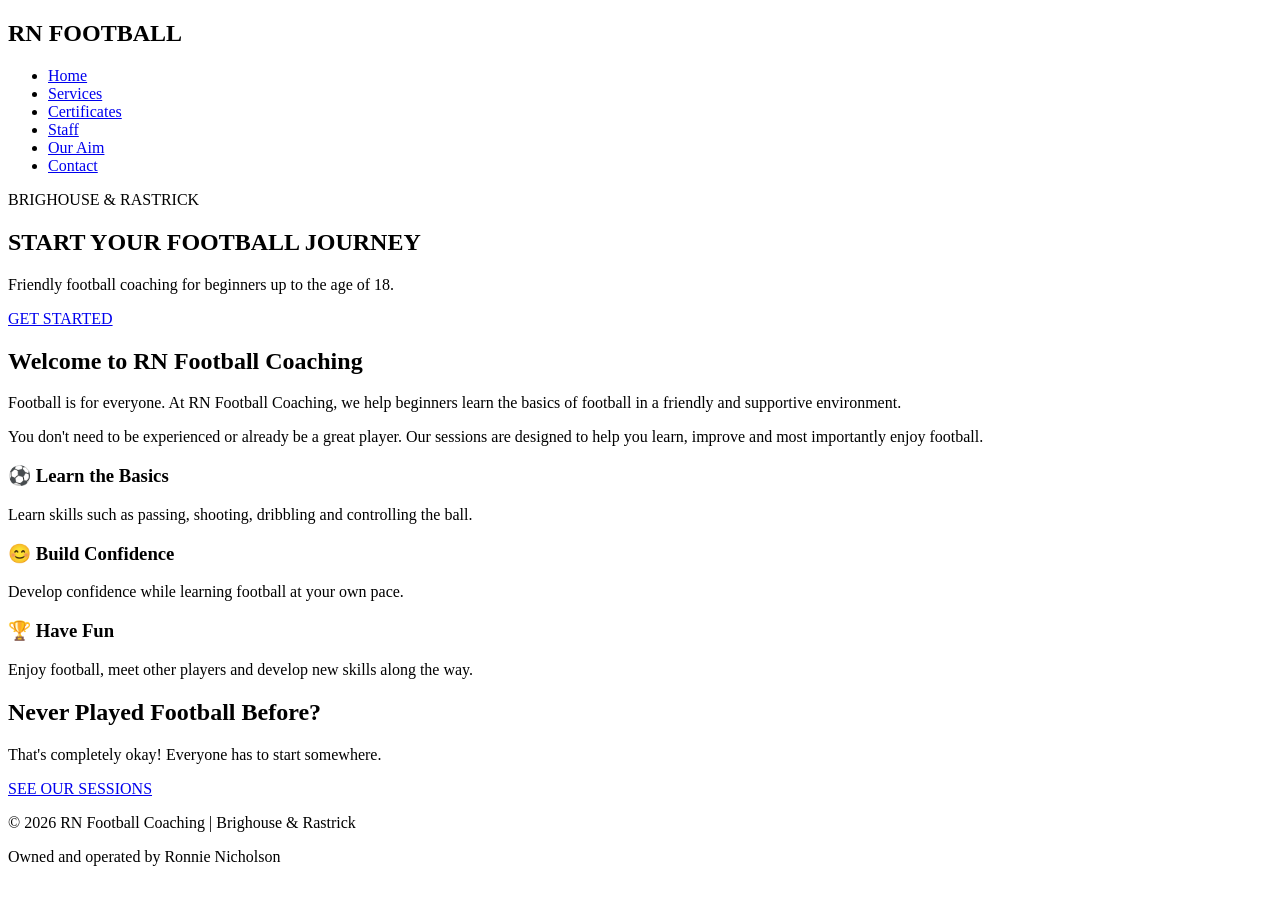
==== index.html @ f0157581 "Add initial index.html for RN Football Coaching This is the initial commit of the index.html file co" ====
<!DOCTYPE html>
<html lang="en">

<head>
    <meta charset="UTF-8">
    <meta name="viewport" content="width=device-width, initial-scale=1.0">
    <title>RN Football Coaching | Brighouse & Rastrick</title>
    <link rel="stylesheet" href="stylesheet.css">
</head>

<body>

    <nav class="navbar">
        <h2>RN FOOTBALL</h2>

        <ul>
            <li><a href="index.html">Home</a></li>
            <li><a href="services.html">Services</a></li>
            <li><a href="certificates.html">Certificates</a></li>
            <li><a href="staff.html">Staff</a></li>
            <li><a href="aim.html">Our Aim</a></li>
            <li><a href="contact.html">Contact</a></li>
        </ul>
    </nav>

    <section class="hero">

        <div class="hero-content">

            <p class="gold-text">BRIGHOUSE & RASTRICK</p>

            <h1>START YOUR FOOTBALL JOURNEY</h1>

            <p>
                Friendly football coaching for beginners
                up to the age of 18.
            </p>

            <a href="contact.html" class="button">GET STARTED</a>

        </div>

    </section>

    <section class="welcome">

        <h2>Welcome to RN Football Coaching</h2>

        <p>
            Football is for everyone. At RN Football Coaching,
            we help beginners learn the basics of football in
            a friendly and supportive environment.
        </p>

        <p>
            You don't need to be experienced or already be a
            great player. Our sessions are designed to help
            you learn, improve and most importantly enjoy football.
        </p>

    </section>

    <section class="features">

        <div class="feature">
            <h3>⚽ Learn the Basics</h3>

            <p>
                Learn skills such as passing, shooting,
                dribbling and controlling the ball.
            </p>
        </div>

        <div class="feature">
            <h3>😊 Build Confidence</h3>

            <p>
                Develop confidence while learning football
                at your own pace.
            </p>
        </div>

        <div class="feature">
            <h3>🏆 Have Fun</h3>

            <p>
                Enjoy football, meet other players and
                develop new skills along the way.
            </p>
        </div>

    </section>

    <section class="cta">

        <h2>Never Played Football Before?</h2>

        <p>
            That's completely okay! Everyone has to start somewhere.
        </p>

        <a href="services.html" class="button">SEE OUR SESSIONS</a>

    </section>

    <footer>

        <p>© 2026 RN Football Coaching | Brighouse & Rastrick</p>

        <p>Owned and operated by Ronnie Nicholson</p>

    </footer>

</body>

</html>
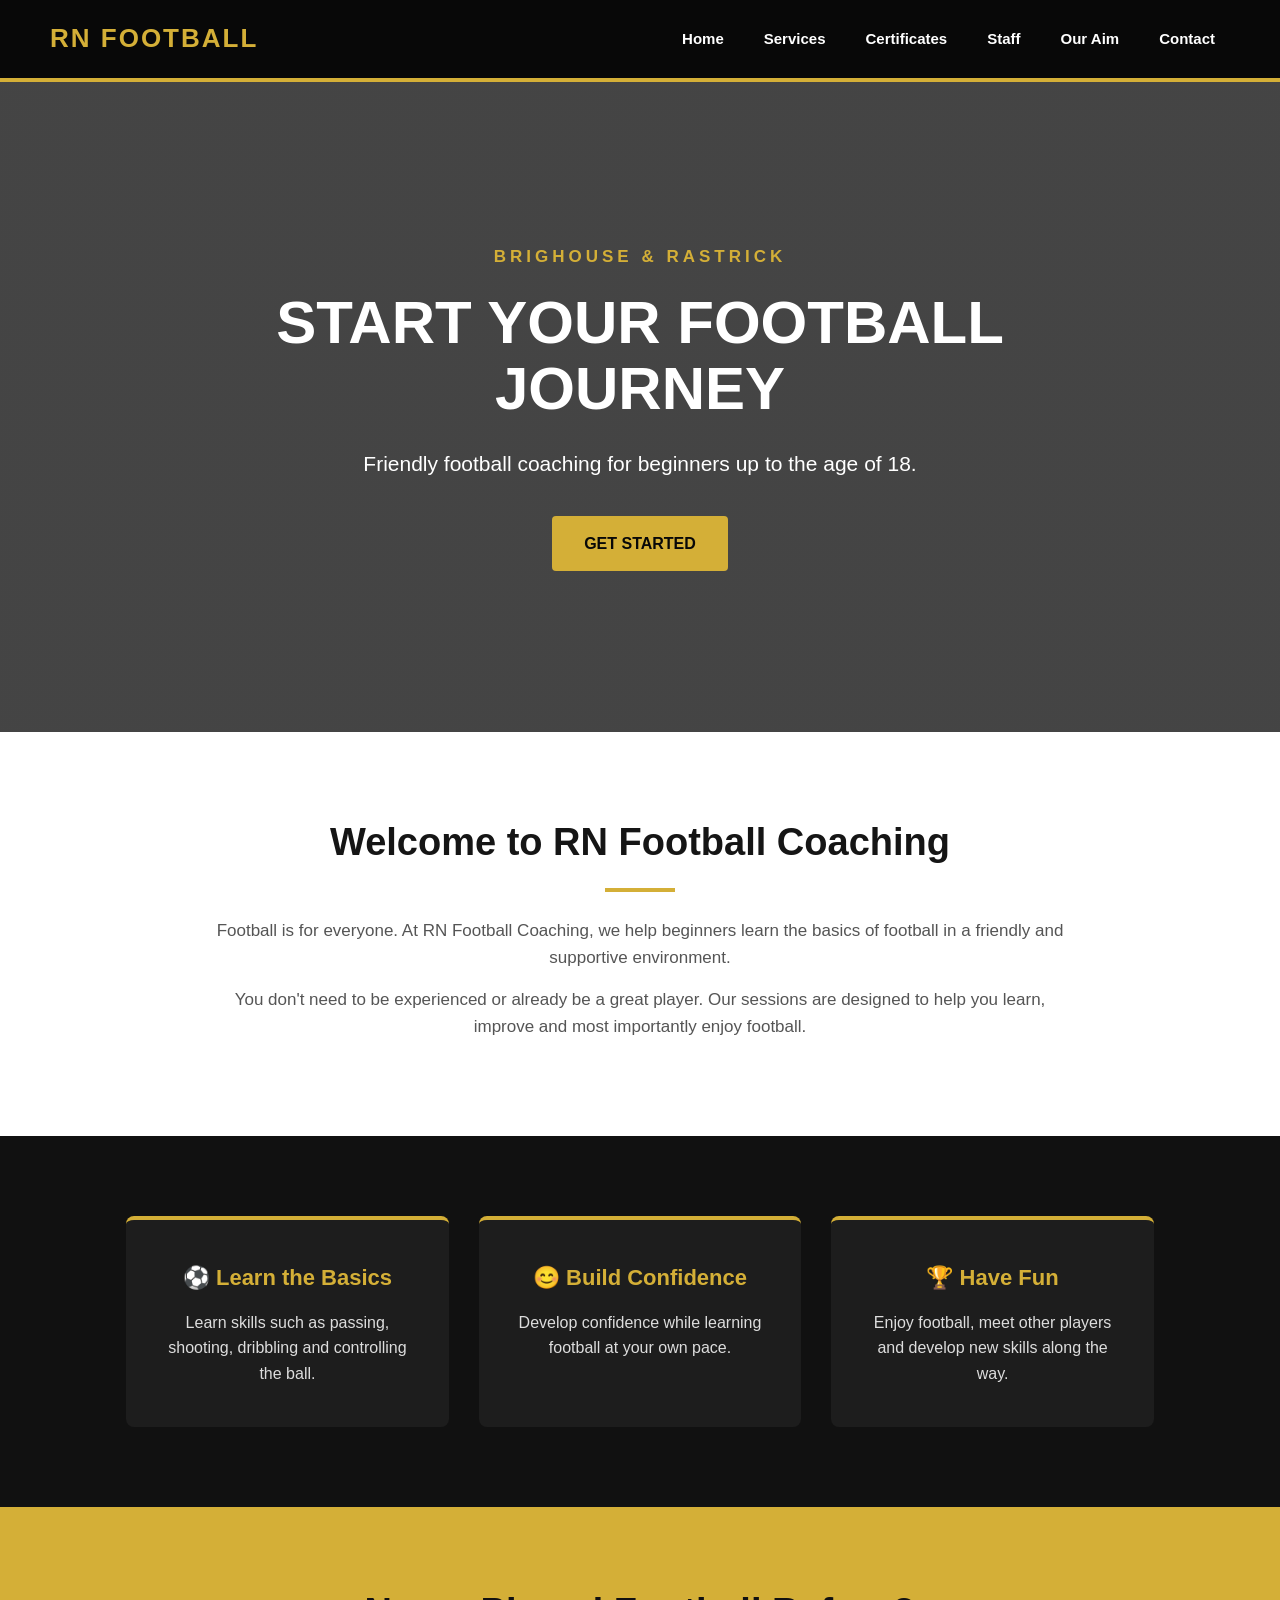
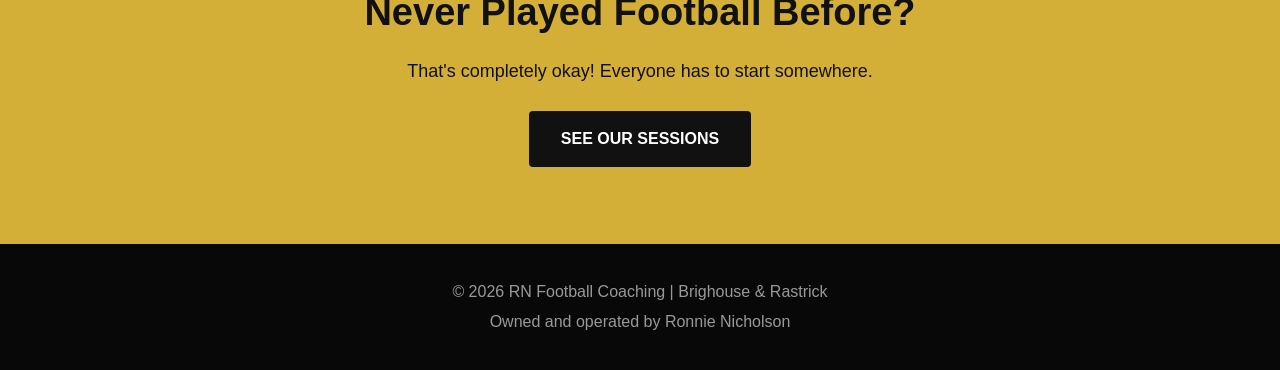
==== commit 54cc776b: "Add files via upload" ====
--- a/index.html
+++ b/index.html
@@ -1,3 +1,4 @@
+
 <!DOCTYPE html>
 <html lang="en">
 
--- a/stylesheet.css
+++ b/stylesheet.css
@@ -0,0 +1,838 @@
+
+/* =========================
+   GENERAL PAGE SETTINGS
+========================= */
+
+* {
+    margin: 0;
+    padding: 0;
+    box-sizing: border-box;
+}
+
+body {
+    font-family: Arial, Helvetica, sans-serif;
+    background-color: #f5f5f5;
+    color: #151515;
+    line-height: 1.6;
+}
+
+
+/* =========================
+   NAVIGATION BAR
+========================= */
+
+.navbar {
+    background-color: #080808;
+    min-height: 75px;
+
+    display: flex;
+    align-items: center;
+    justify-content: space-between;
+
+    padding: 0 50px;
+
+    border-bottom: 4px solid #d4af37;
+}
+
+.navbar h2 {
+    color: #d4af37;
+    font-size: 26px;
+    letter-spacing: 2px;
+}
+
+.navbar ul {
+    list-style: none;
+
+    display: flex;
+    align-items: center;
+
+    gap: 10px;
+}
+
+.navbar li {
+    display: inline-block;
+}
+
+.navbar a {
+    color: white;
+    text-decoration: none;
+
+    padding: 27px 15px;
+
+    display: block;
+
+    font-weight: bold;
+    font-size: 15px;
+}
+
+.navbar a:hover {
+    background-color: #d4af37;
+    color: #080808;
+}
+
+
+/* =========================
+   HOME HERO
+========================= */
+
+.hero {
+    min-height: 650px;
+
+    display: flex;
+    align-items: center;
+    justify-content: center;
+
+    text-align: center;
+
+    padding: 60px 20px;
+
+    background:
+        linear-gradient(
+            rgba(0, 0, 0, 0.72),
+            rgba(0, 0, 0, 0.72)
+        ),
+        url("https://images.unsplash.com/photo-1579952363873-27f3bade9f55?auto=format&fit=crop&w=1600&q=80");
+
+    background-size: cover;
+    background-position: center;
+}
+
+.hero-content {
+    max-width: 850px;
+}
+
+.gold-text {
+    color: #d4af37;
+
+    font-size: 17px;
+    font-weight: bold;
+
+    letter-spacing: 4px;
+
+    margin-bottom: 20px;
+}
+
+.hero h1 {
+    color: white;
+
+    font-size: 60px;
+    line-height: 1.1;
+
+    margin-bottom: 25px;
+}
+
+.hero p:not(.gold-text) {
+    color: white;
+
+    font-size: 21px;
+
+    max-width: 650px;
+
+    margin: 0 auto 35px;
+}
+
+
+/* =========================
+   BUTTONS
+========================= */
+
+.button {
+    display: inline-block;
+
+    background-color: #d4af37;
+    color: #080808;
+
+    padding: 15px 32px;
+
+    text-decoration: none;
+
+    font-weight: bold;
+
+    border-radius: 4px;
+
+    transition: 0.3s;
+}
+
+.button:hover {
+    background-color: white;
+
+    color: #080808;
+
+    transform: translateY(-2px);
+}
+
+
+/* =========================
+   WELCOME SECTION
+========================= */
+
+.welcome {
+    background-color: white;
+
+    text-align: center;
+
+    padding: 80px 20px;
+
+    max-width: 100%;
+}
+
+.welcome h2 {
+    color: #151515;
+
+    font-size: 38px;
+
+    margin-bottom: 25px;
+}
+
+.welcome h2::after {
+    content: "";
+
+    display: block;
+
+    width: 70px;
+    height: 4px;
+
+    background-color: #d4af37;
+
+    margin: 15px auto;
+}
+
+.welcome p {
+    max-width: 850px;
+
+    margin: 0 auto 15px;
+
+    color: #555;
+
+    font-size: 17px;
+}
+
+
+/* =========================
+   FEATURE CARDS
+========================= */
+
+.features {
+    background-color: #111111;
+
+    display: flex;
+
+    justify-content: center;
+
+    gap: 30px;
+
+    padding: 80px 8%;
+}
+
+.feature {
+    background-color: #1d1d1d;
+
+    color: white;
+
+    width: 30%;
+
+    padding: 40px 30px;
+
+    text-align: center;
+
+    border-radius: 8px;
+
+    border-top: 4px solid #d4af37;
+
+    transition: 0.3s;
+}
+
+.feature:hover {
+    transform: translateY(-8px);
+
+    box-shadow: 0 10px 25px rgba(0, 0, 0, 0.4);
+}
+
+.feature h3 {
+    color: #d4af37;
+
+    font-size: 22px;
+
+    margin-bottom: 15px;
+}
+
+.feature p {
+    color: #dddddd;
+}
+
+
+/* =========================
+   PAGE HEADERS
+========================= */
+
+.page-header {
+    background-color: #111111;
+
+    text-align: center;
+
+    padding: 90px 20px;
+
+    border-bottom: 4px solid #d4af37;
+}
+
+.page-header h1 {
+    color: #d4af37;
+
+    font-size: 50px;
+
+    margin-bottom: 15px;
+}
+
+.page-header p {
+    color: white;
+
+    font-size: 18px;
+}
+
+
+/* =========================
+   SERVICES
+========================= */
+
+.services {
+    max-width: 1200px;
+
+    margin: auto;
+
+    padding: 80px 30px;
+
+    display: grid;
+
+    grid-template-columns: repeat(2, 1fr);
+
+    gap: 30px;
+}
+
+.service-box {
+    background-color: white;
+
+    padding: 40px;
+
+    border-radius: 8px;
+
+    border-left: 5px solid #d4af37;
+
+    box-shadow: 0 5px 20px rgba(0, 0, 0, 0.08);
+
+    transition: 0.3s;
+}
+
+.service-box:hover {
+    transform: translateY(-5px);
+
+    box-shadow: 0 10px 25px rgba(0, 0, 0, 0.15);
+}
+
+.service-box h2 {
+    color: #151515;
+
+    margin-bottom: 15px;
+
+    font-size: 25px;
+}
+
+.service-box h2::first-letter {
+    color: #d4af37;
+}
+
+.service-box p {
+    color: #555;
+
+    margin-bottom: 15px;
+}
+
+.service-box ul {
+    padding-left: 20px;
+
+    color: #444;
+}
+
+.service-box li {
+    margin-bottom: 8px;
+}
+
+
+/* =========================
+   CERTIFICATES
+========================= */
+
+.certificate-section {
+    max-width: 1200px;
+
+    margin: auto;
+
+    padding: 80px 30px;
+
+    display: grid;
+
+    grid-template-columns: repeat(3, 1fr);
+
+    gap: 30px;
+}
+
+.certificate {
+    background-color: white;
+
+    padding: 25px;
+
+    text-align: center;
+
+    border-radius: 8px;
+
+    box-shadow: 0 5px 20px rgba(0, 0, 0, 0.08);
+}
+
+.certificate-image {
+    height: 220px;
+
+    background-color: #eeeeee;
+
+    border: 3px dashed #d4af37;
+
+    display: flex;
+
+    align-items: center;
+    justify-content: center;
+
+    color: #d4af37;
+
+    font-size: 20px;
+
+    font-weight: bold;
+
+    margin-bottom: 25px;
+}
+
+.certificate h2 {
+    color: #151515;
+
+    margin-bottom: 10px;
+}
+
+.certificate p {
+    color: #666;
+}
+
+.notice {
+    max-width: 800px;
+
+    margin: 0 auto;
+
+    padding: 0 20px 80px;
+
+    text-align: center;
+}
+
+.notice h2 {
+    color: #151515;
+
+    margin-bottom: 15px;
+}
+
+.notice p {
+    color: #555;
+}
+
+
+/* =========================
+   STAFF
+========================= */
+
+.staff-section {
+    padding: 80px 20px;
+
+    display: flex;
+
+    justify-content: center;
+}
+
+.staff-card {
+    background-color: white;
+
+    width: 600px;
+
+    padding: 45px;
+
+    text-align: center;
+
+    border-radius: 10px;
+
+    border-top: 5px solid #d4af37;
+
+    box-shadow: 0 5px 25px rgba(0, 0, 0, 0.1);
+}
+
+.staff-photo {
+    width: 160px;
+    height: 160px;
+
+    margin: 0 auto 25px;
+
+    border-radius: 50%;
+
+    background-color: #111111;
+
+    border: 5px solid #d4af37;
+
+    color: #d4af37;
+
+    display: flex;
+
+    align-items: center;
+    justify-content: center;
+
+    font-size: 45px;
+
+    font-weight: bold;
+}
+
+.staff-card h2 {
+    color: #151515;
+
+    font-size: 30px;
+
+    margin-bottom: 5px;
+}
+
+.staff-card h3 {
+    color: #d4af37;
+
+    margin-bottom: 20px;
+}
+
+.staff-card p {
+    color: #555;
+
+    margin-bottom: 15px;
+}
+
+.team-message {
+    background-color: #111111;
+
+    color: white;
+
+    text-align: center;
+
+    padding: 70px 20px;
+}
+
+.team-message h2 {
+    color: #d4af37;
+
+    margin-bottom: 15px;
+}
+
+.team-message p {
+    max-width: 700px;
+
+    margin: auto;
+
+    color: #dddddd;
+}
+
+
+/* =========================
+   AIM PAGE
+========================= */
+
+.aim-section {
+    max-width: 1100px;
+
+    margin: auto;
+
+    padding: 80px 20px;
+
+    text-align: center;
+}
+
+.aim-section h2 {
+    font-size: 38px;
+
+    margin-bottom: 20px;
+
+    color: #151515;
+}
+
+.aim-section > p {
+    max-width: 850px;
+
+    margin: 0 auto 15px;
+
+    color: #555;
+
+    font-size: 17px;
+}
+
+.aim-boxes {
+    display: flex;
+
+    gap: 30px;
+
+    margin-top: 55px;
+}
+
+.aim-box {
+    flex: 1;
+
+    background-color: white;
+
+    padding: 35px 25px;
+
+    border-radius: 8px;
+
+    border-top: 4px solid #d4af37;
+
+    box-shadow: 0 5px 20px rgba(0, 0, 0, 0.08);
+}
+
+.aim-box h3 {
+    color: #d4af37;
+
+    font-size: 25px;
+
+    margin-bottom: 15px;
+}
+
+.aim-box p {
+    color: #555;
+}
+
+
+/* =========================
+   CONTACT
+========================= */
+
+.contact-section {
+    max-width: 1200px;
+
+    margin: auto;
+
+    padding: 80px 30px;
+
+    display: grid;
+
+    grid-template-columns: 1fr 1fr;
+
+    gap: 40px;
+}
+
+.contact-information,
+.contact-form {
+    background-color: white;
+
+    padding: 40px;
+
+    border-radius: 8px;
+
+    box-shadow: 0 5px 20px rgba(0, 0, 0, 0.08);
+}
+
+.contact-information h2,
+.contact-form h2 {
+    color: #151515;
+
+    font-size: 30px;
+
+    margin-bottom: 20px;
+}
+
+.contact-information h3 {
+    color: #d4af37;
+
+    margin-top: 25px;
+
+    margin-bottom: 5px;
+}
+
+.contact-information p {
+    color: #555;
+}
+
+.contact-form form {
+    display: flex;
+
+    flex-direction: column;
+}
+
+.contact-form label {
+    font-weight: bold;
+
+    margin-top: 15px;
+
+    margin-bottom: 5px;
+}
+
+.contact-form input,
+.contact-form textarea {
+    font-family: Arial, Helvetica, sans-serif;
+
+    padding: 13px;
+
+    border: 1px solid #cccccc;
+
+    border-radius: 4px;
+
+    font-size: 15px;
+}
+
+.contact-form input:focus,
+.contact-form textarea:focus {
+    outline: none;
+
+    border: 2px solid #d4af37;
+}
+
+.contact-form button {
+    margin-top: 20px;
+
+    padding: 15px;
+
+    background-color: #111111;
+
+    color: white;
+
+    border: none;
+
+    border-radius: 4px;
+
+    font-weight: bold;
+
+    cursor: pointer;
+
+    font-size: 15px;
+}
+
+.contact-form button:hover {
+    background-color: #d4af37;
+
+    color: #111111;
+}
+
+#formMessage {
+    margin-top: 20px;
+
+    color: #b08c20;
+
+    font-weight: bold;
+}
+
+
+/* =========================
+   CALL TO ACTION
+========================= */
+
+.cta {
+    background-color: #d4af37;
+
+    color: #111111;
+
+    text-align: center;
+
+    padding: 75px 20px;
+}
+
+.cta h2 {
+    font-size: 38px;
+
+    margin-bottom: 15px;
+}
+
+.cta p {
+    font-size: 18px;
+
+    margin-bottom: 25px;
+}
+
+.cta .button {
+    background-color: #111111;
+
+    color: white;
+}
+
+.cta .button:hover {
+    background-color: white;
+
+    color: #111111;
+}
+
+
+/* =========================
+   FOOTER
+========================= */
+
+footer {
+    background-color: #080808;
+
+    color: #999999;
+
+    text-align: center;
+
+    padding: 30px 20px;
+
+    border-top: 2px solid #d4af37;
+}
+
+footer p {
+    margin: 5px;
+}
+
+
+/* =========================
+   MOBILE DESIGN
+========================= */
+
+@media screen and (max-width: 900px) {
+
+    .navbar {
+        flex-direction: column;
+
+        padding: 20px;
+    }
+
+    .navbar ul {
+        flex-wrap: wrap;
+
+        justify-content: center;
+
+        margin-top: 15px;
+    }
+
+    .navbar a {
+        padding: 10px;
+    }
+
+    .hero h1 {
+        font-size: 42px;
+    }
+
+    .features {
+        flex-direction: column;
+
+        align-items: center;
+    }
+
+    .feature {
+        width: 90%;
+    }
+
+    .services {
+        grid-template-columns: 1fr;
+    }
+
+    .certificate-section {
+        grid-template-columns: 1fr;
+    }
+
+    .aim-boxes {
+        flex-direction: column;
+    }
+
+    .contact-section {
+        grid-template-columns: 1fr;
+    }
+}
